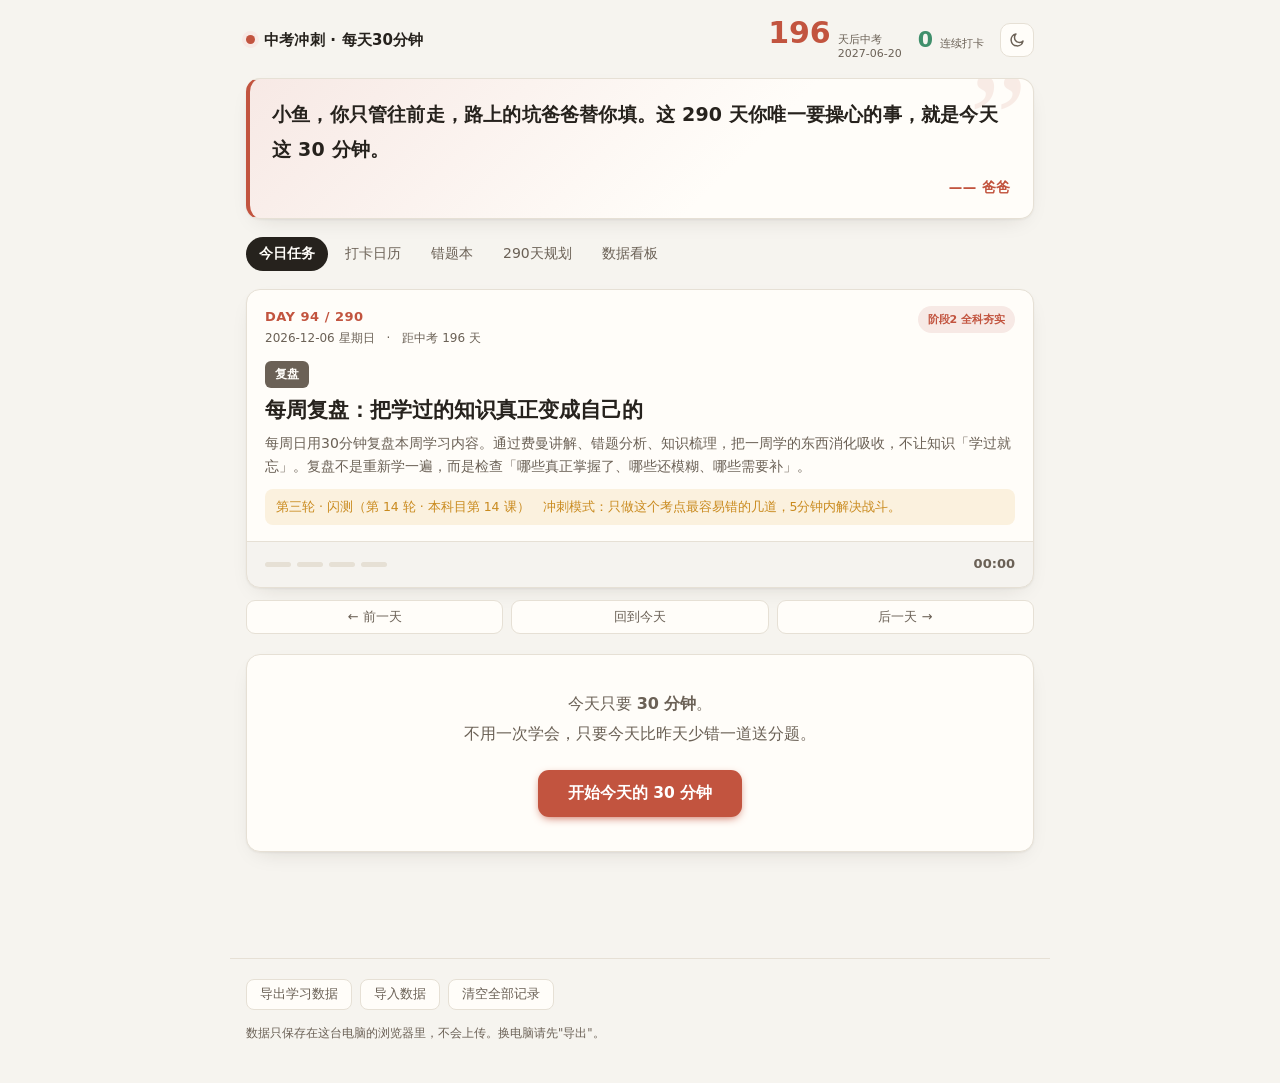
==== index.html @ 33c7e1e4 "init: 中考冲刺项目" ====
﻿<!DOCTYPE html>
<html lang="zh-CN">
<head>
<meta charset="UTF-8">
<meta name="viewport" content="width=device-width, initial-scale=1.0">
<title>中考冲刺 · 每日30分钟</title>
<link rel="stylesheet" href="css/style.css?v=20260903f">
<script>
/* 在首屏绘制前定好主题，避免刷新时闪一下白 */
(function(){
  try{
    var t = localStorage.getItem("zk2027_theme");
    if(t === "light" || t === "dark") document.documentElement.setAttribute("data-theme", t);
  }catch(e){}
})();
</script>
</head>
<body>

<header class="topbar">
  <div class="brand">
    <span class="brand-dot"></span>
    <span class="brand-name">中考冲刺 · 每天30分钟</span>
  </div>
  <div class="countdown">
    <div class="cd-num" id="cdDays">--</div>
    <div class="cd-label">天后中考<br><span id="cdDate">2027-06-20</span></div>
  </div>
  <div class="streak">
    <div class="streak-num" id="streakNum">0</div>
    <div class="streak-label">连续打卡</div>
  </div>
  <button class="theme-btn" id="themeBtn" aria-label="切换亮色/暗色" title="切换亮色/暗色">
    <svg viewBox="0 0 24 24" width="18" height="18" fill="none"
         stroke="currentColor" stroke-width="2" stroke-linecap="round">
      <g class="ic-sun">
        <circle cx="12" cy="12" r="4.2"/>
        <path d="M12 2.5v2M12 19.5v2M2.5 12h2M19.5 12h2M5.2 5.2l1.4 1.4M17.4 17.4l1.4 1.4M18.8 5.2l-1.4 1.4M6.6 17.4l-1.4 1.4"/>
      </g>
      <path class="ic-moon" d="M20 13.4A8 8 0 1 1 10.6 4a6.3 6.3 0 0 0 9.4 9.4z" stroke-linejoin="round"/>
    </svg>
  </button>
</header>

<div class="wish" id="wishBox" title="点一下换一句">
  <div class="wish-text" id="wishText"></div>
  <div class="wish-from" id="wishFrom"></div>
</div>

<nav class="tabs">
  <button class="tab active" data-tab="today">今日任务</button>
  <button class="tab" data-tab="calendar">打卡日历</button>
  <button class="tab" data-tab="wrong">错题本</button>
  <button class="tab" data-tab="plan">290天规划</button>
  <button class="tab" data-tab="stats">数据看板</button>
</nav>

<main>

<!-- ===================== 今日任务 ===================== -->
<section class="panel active" id="panel-today">

  <div class="daycard" id="dayCard">
    <div class="daycard-head">
      <div>
        <div class="day-no" id="dayNo">Day --</div>
        <div class="day-date" id="dayDate"></div>
      </div>
      <div class="phase-badge" id="phaseBadge">--</div>
    </div>
    <div class="day-banner" id="dayBanner"></div>
    <div class="daycard-body">
      <div class="subject-chip" id="subjChip">--</div>
      <h2 class="lesson-title" id="lessonTitle">加载中…</h2>
      <p class="lesson-goal" id="lessonGoal"></p>
      <div class="mode-note" id="modeNote"></div>
    </div>
    <div class="daycard-foot">
      <div class="progress-steps" id="progressSteps"></div>
      <div class="timer" id="timer">00:00</div>
    </div>
  </div>

  <div class="date-nav">
    <button id="prevDay">← 前一天</button>
    <button id="jumpToday">回到今天</button>
    <button id="nextDay">后一天 →</button>
  </div>

  <!-- STEP 0 : 开始 -->
  <div class="stage" id="stage-start">
    <div class="stage-inner">
      <p class="big-hint">今天只要 <b>30 分钟</b>。<br>不用一次学会，只要今天比昨天少错一道送分题。</p>
      <button class="btn-primary" id="btnStart">开始今天的 30 分钟</button>
      <p class="tiny" id="doneNote" style="display:none"></p>
    </div>
  </div>

  <!-- STEP 1 : 英语微剂量 -->
  <div class="stage" id="stage-warmup" style="display:none">
    <div class="stage-head"><span class="step-tag">STEP 1 · 5分钟</span><h3 id="warmupTitle">英语微剂量</h3></div>
    <div id="warmupBody"></div>
    <button class="btn-primary" id="btnWarmupNext" style="display:none">进入 STEP 2 →</button>
  </div>

  <!-- STEP 2 : 苏格拉底对话 -->
  <div class="stage" id="stage-socratic" style="display:none">
    <div class="stage-head">
      <span class="step-tag">STEP 2 · 8分钟</span>
      <h3>先想明白，再做题</h3>
      <button class="voice-btn" id="voiceToggle" title="开启/关闭语音讲解">
        <span id="voiceIndicator">🔊 语音讲解</span>
      </button>
    </div>
    <div class="chat" id="chatBox"></div>
    <div class="chat-input" id="chatInput"></div>
    <button class="btn-primary" id="btnSocDone" style="display:none">我想明白了，去练 →</button>
  </div>

  <!-- STEP 3 : 练习 -->
  <div class="stage" id="stage-quiz" style="display:none">
    <div class="stage-head"><span class="step-tag">STEP 3 · 13分钟</span><h3>精准练习 <span id="quizCounter" class="qcount"></span></h3></div>
    <div id="quizBody"></div>
  </div>

  <!-- STEP 4 : 复盘打卡 -->
  <div class="stage" id="stage-review" style="display:none">
    <div class="stage-head"><span class="step-tag">STEP 4 · 4分钟</span><h3>复盘 & 打卡</h3></div>
    <div id="reviewBody"></div>
  </div>

</section>

<!-- ===================== 打卡日历 ===================== -->
<section class="panel" id="panel-calendar">
  <div class="cal-legend">
    <span><i class="sw sw0"></i>未开始</span>
    <span><i class="sw sw1"></i>已打卡</span>
    <span><i class="sw sw2"></i>满分日</span>
    <span><i class="sw swm"></i>里程碑</span>
  </div>
  <div id="calendarBox"></div>
</section>

<!-- ===================== 错题本 ===================== -->
<section class="panel" id="panel-wrong">
  <div class="wrong-head">
    <div class="wrong-stat" id="wrongStat"></div>
    <div class="filters" id="wrongFilters"></div>
  </div>
  <div id="wrongBox"></div>
</section>

<!-- ===================== 规划 ===================== -->
<section class="panel" id="panel-plan">
  <div id="planBox"></div>
</section>

<!-- ===================== 数据 ===================== -->
<section class="panel" id="panel-stats">
  <div id="statsBox"></div>
</section>

</main>

<footer class="foot">
  <button id="btnExport">导出学习数据</button>
  <button id="btnImport">导入数据</button>
  <input type="file" id="fileImport" accept=".json" style="display:none">
  <button id="btnReset" class="danger">清空全部记录</button>
  <p class="tiny">数据只保存在这台电脑的浏览器里，不会上传。换电脑请先"导出"。</p>
</footer>

<script src="data/plan-config.js?v=20260903f"></script>
<script src="data/family-messages.js?v=20260903f"></script>
<script src="data/english-daily.js?v=20260903f"></script>
<script src="data/lessons-math.js?v=20260903f"></script>
<script src="data/lessons-english.js?v=20260903f"></script>
<script src="data/lessons-physics.js?v=20260903f"></script>
<script src="data/lessons-chemistry.js?v=20260903f"></script>
<script src="data/lessons-chinese.js?v=20260903f"></script>
<script src="data/lessons-politics.js?v=20260903f"></script>
<script src="data/lessons-history.js?v=20260903f"></script>
<script src="data/lessons-review.js?v=20260903f"></script>
<script src="js/storage.js?v=20260903f"></script>
<script src="js/plan.js?v=20260903f"></script>
<script src="js/engine.js?v=20260903f"></script>
<script src="js/app.js?v=20260903f"></script>
</body>
</html>
---- css/style.css ----
:root{
  --bg:#f6f4ef; --card:#fffdf9; --ink:#26221d; --ink2:#6b6156; --line:#e6e0d5;
  --acc:#c2543f;
  --acc-soft:#f7e9e5;
  --ok:#3f8f6b; --ok-soft:#e6f2ec;
  --warn:#c98a1e; --warn-soft:#fbf1de;
  --bad:#b8433c; --bad-soft:#fbe9e7;
  --shadow:0 1px 2px rgba(40,30,20,.05), 0 8px 24px -12px rgba(40,30,20,.18);
  --r:14px;

  /* 语义色：亮/暗两套主题只需覆盖这一组，组件规则不用重复写 */
  --on-acc:#fff;            /* 主色块上的文字 */
  --surface2:#f0ece3;       /* 对话气泡、解析块底色 */
  --tint:#0000000a;         /* 极淡的叠加底色 */
  --cal-num:#00000055;      /* 日历里的日期数字 */
  --tag-bg:#eae4d8; --tag-fg:#6b6156;
  --hint-fg:#7a5710;        /* 苏格拉底引导语 */
  --good-fg:#20573f;        /* 答对反馈 */
  --invert-bg:#26221d; --invert-fg:#fffdf9;  /* 选中标签、科目徽章、我的气泡 */
}
*{box-sizing:border-box}
html,body{margin:0;padding:0}
body{
  background:var(--bg); color:var(--ink);
  font-family:"PingFang SC","Microsoft YaHei","Hiragino Sans GB",-apple-system,system-ui,sans-serif;
  font-size:16px; line-height:1.75; -webkit-font-smoothing:antialiased;
}
main{max-width:820px;margin:0 auto;padding:0 16px 60px}

/* ---------- topbar ---------- */
.topbar{
  max-width:820px;margin:0 auto;padding:18px 16px 10px;
  display:flex;align-items:center;gap:16px;
}
.brand{flex:1;display:flex;align-items:center;gap:9px;min-width:0}
.brand-dot{width:9px;height:9px;border-radius:50%;background:var(--acc);flex:none;
  box-shadow:0 0 0 4px var(--acc-soft)}
.brand-name{font-weight:700;font-size:15px;letter-spacing:.2px;white-space:nowrap;
  overflow:hidden;text-overflow:ellipsis}
.countdown,.streak{display:flex;align-items:baseline;gap:7px;flex:none}
.cd-num{font-size:30px;font-weight:800;color:var(--acc);line-height:1;
  font-variant-numeric:tabular-nums}
.cd-label,.streak-label{font-size:11px;color:var(--ink2);line-height:1.3}
.streak-num{font-size:22px;font-weight:800;color:var(--ok);line-height:1;
  font-variant-numeric:tabular-nums}

/* ---------- tabs ---------- */
.tabs{
  max-width:820px;margin:0 auto 18px;padding:0 16px;
  display:flex;gap:4px;overflow-x:auto;scrollbar-width:none;
}
.tabs::-webkit-scrollbar{display:none}
.tab{
  flex:none;border:0;background:transparent;color:var(--ink2);
  padding:8px 13px;border-radius:99px;font-size:14px;cursor:pointer;
  font-family:inherit;white-space:nowrap;transition:.15s;
}
.tab:hover{background:var(--tint);color:var(--ink)}
.tab.active{background:var(--invert-bg);color:var(--invert-fg);font-weight:600}

.panel{display:none;animation:fade .25s ease}
.panel.active{display:block}
@keyframes fade{from{opacity:0;transform:translateY(4px)}to{opacity:1;transform:none}}

/* ---------- day card ---------- */
.daycard{
  background:var(--card);border:1px solid var(--line);border-radius:var(--r);
  box-shadow:var(--shadow);overflow:hidden;margin-bottom:12px;
}
.daycard-head{
  display:flex;justify-content:space-between;align-items:flex-start;
  padding:16px 18px 0;
}
.day-no{font-size:13px;font-weight:700;color:var(--acc);letter-spacing:.5px}
.day-date{font-size:12px;color:var(--ink2)}
.phase-badge{
  font-size:11px;padding:4px 10px;border-radius:99px;
  background:var(--acc-soft);color:var(--acc);font-weight:600;white-space:nowrap;
}
.day-banner{display:none}
.day-banner.show{
  display:block;margin:12px 18px 0;padding:9px 13px;border-radius:9px;
  background:var(--acc-soft);color:var(--acc);font-size:13px;line-height:1.6;font-weight:600;
}
.day-banner.urgent{
  background:var(--bad-soft);color:var(--bad);
  box-shadow:0 0 0 1px var(--bad) inset;
}
.daycard-body{padding:10px 18px 16px}
.subject-chip{
  display:inline-block;font-size:12px;font-weight:700;padding:3px 10px;
  border-radius:6px;background:var(--invert-bg);color:var(--invert-fg);margin-bottom:8px;
}
.lesson-title{margin:0 0 6px;font-size:21px;line-height:1.4;font-weight:700}
.lesson-goal{margin:0;font-size:14px;color:var(--ink2);line-height:1.7}
.mode-note{
  margin-top:10px;font-size:12.5px;color:var(--warn);background:var(--warn-soft);
  padding:7px 11px;border-radius:8px;display:none;
}
.mode-note.show{display:block}
.daycard-foot{
  display:flex;justify-content:space-between;align-items:center;
  padding:11px 18px;border-top:1px solid var(--line);background:var(--tint);
}
.progress-steps{display:flex;gap:6px}
.pstep{
  width:26px;height:5px;border-radius:99px;background:var(--line);transition:.3s;
}
.pstep.done{background:var(--ok)}
.pstep.now{background:var(--acc)}
.timer{font-size:13px;font-variant-numeric:tabular-nums;color:var(--ink2);font-weight:600}

.date-nav{display:flex;gap:8px;margin-bottom:20px}
.date-nav button{
  flex:1;border:1px solid var(--line);background:var(--card);color:var(--ink2);
  padding:7px;border-radius:9px;font-size:13px;cursor:pointer;font-family:inherit;
}
.date-nav button:hover{border-color:var(--acc);color:var(--acc)}

/* ---------- stages ---------- */
.stage{
  background:var(--card);border:1px solid var(--line);border-radius:var(--r);
  box-shadow:var(--shadow);padding:20px;margin-bottom:16px;
}
.stage-inner{text-align:center;padding:14px 0}
.big-hint{font-size:16px;color:var(--ink2);margin:0 0 20px;line-height:1.9}
.stage-head{margin-bottom:16px;display:flex;align-items:center;justify-content:space-between;flex-wrap:wrap;gap:8px}
.stage-head>div{flex:1;min-width:0}
.step-tag{
  display:inline-block;font-size:11px;font-weight:700;letter-spacing:.8px;
  color:var(--acc);background:var(--acc-soft);padding:3px 9px;border-radius:5px;
}
.stage-head h3{margin:7px 0 0;font-size:18px;font-weight:700}
.qcount{font-size:13px;color:var(--ink2);font-weight:400;margin-left:6px}

/* 语音讲解按钮 */
.voice-btn{
  background:var(--surface2);border:1px solid var(--line);border-radius:20px;
  padding:6px 14px;font-size:13px;cursor:pointer;font-family:inherit;color:var(--ink2);
  transition:.15s;white-space:nowrap;
}
.voice-btn:hover{border-color:var(--acc);color:var(--acc)}
.voice-btn.on{background:var(--acc-soft);border-color:var(--acc);color:var(--acc)}
#voiceIndicator{font-size:13px}

.btn-primary{
  background:var(--acc);color:var(--on-acc);border:0;padding:13px 30px;border-radius:11px;
  font-size:15.5px;font-weight:700;cursor:pointer;font-family:inherit;
  box-shadow:0 3px 10px -3px var(--acc);transition:.15s;
}
.btn-primary:hover{filter:brightness(1.07);transform:translateY(-1px)}
.btn-primary:active{transform:none}
.btn-ghost{
  background:transparent;color:var(--ink2);border:1px solid var(--line);
  padding:9px 18px;border-radius:9px;font-size:14px;cursor:pointer;font-family:inherit;
}
.btn-ghost:hover{border-color:var(--acc);color:var(--acc)}

/* ---------- socratic chat ---------- */
.chat{display:flex;flex-direction:column;gap:13px;margin-bottom:16px}
.bubble{max-width:88%;padding:12px 15px;border-radius:15px;font-size:15px;line-height:1.75;
  animation:pop .25s ease;white-space:pre-wrap}
@keyframes pop{from{opacity:0;transform:translateY(6px)}to{opacity:1;transform:none}}
.bubble.ask{background:var(--surface2);border-bottom-left-radius:5px;align-self:flex-start}
.bubble.me{background:var(--invert-bg);color:var(--invert-fg);border-bottom-right-radius:5px;align-self:flex-end}
.bubble.hint{background:var(--warn-soft);color:var(--hint-fg);align-self:flex-start;
  border-bottom-left-radius:5px;font-size:14.5px}
.bubble.good{background:var(--ok-soft);color:var(--good-fg);align-self:flex-start;
  border-bottom-left-radius:5px}
.bubble b{font-weight:700}
.bubble code{background:#0000000f;padding:1px 5px;border-radius:4px;
  font-family:Consolas,"Courier New",monospace;font-size:.93em}
/* 正在语音朗读的气泡高亮 */
.bubble.speaking{
  box-shadow:0 0 0 2px var(--acc),0 4px 14px -4px var(--acc);
  position:relative;
}
.bubble.speaking::after{
  content:"🔊";position:absolute;top:-8px;right:-6px;font-size:14px;
  background:var(--card);border-radius:50%;padding:1px 3px;
}
.chat-input{display:flex;flex-direction:column;gap:8px}
.opt{
  text-align:left;background:var(--card);border:1.5px solid var(--line);
  padding:12px 15px;border-radius:11px;font-size:15px;cursor:pointer;
  font-family:inherit;color:var(--ink);line-height:1.6;transition:.13s;
}
.opt:hover{border-color:var(--acc);background:var(--acc-soft)}
.opt:disabled{opacity:.45;cursor:default}
.opt.picked-ok{border-color:var(--ok);background:var(--ok-soft);opacity:1}
.opt.picked-no{border-color:var(--bad);background:var(--bad-soft);opacity:1}

/* ---------- quiz ---------- */
.q{border-top:1px dashed var(--line);padding-top:16px;margin-top:16px}
.q:first-child{border-top:0;padding-top:0;margin-top:0}
.q-meta{display:flex;gap:7px;align-items:center;flex-wrap:wrap;margin-bottom:9px}
.tagi{font-size:10.5px;padding:2px 7px;border-radius:5px;font-weight:600;letter-spacing:.3px}
.tagi.src{background:var(--tag-bg);color:var(--tag-fg)}
.tagi.pt{background:var(--acc-soft);color:var(--acc)}
.tagi.lv{background:var(--ok-soft);color:var(--ok)}
.q-stem{font-size:15.5px;line-height:1.85;margin-bottom:12px;white-space:pre-wrap}
.q-stem b{font-weight:700}
.q-opts{display:flex;flex-direction:column;gap:7px}
.q-fill{display:flex;gap:8px;align-items:center;flex-wrap:wrap}
.q-fill input{
  flex:1;min-width:170px;padding:11px 14px;border:1.5px solid var(--line);
  border-radius:10px;font-size:15px;font-family:inherit;background:var(--card);color:var(--ink);
}
.q-fill input:focus{outline:0;border-color:var(--acc)}
.explain{
  margin-top:12px;padding:13px 15px;border-radius:11px;font-size:14.5px;line-height:1.8;
  background:var(--surface2);border-left:3px solid var(--ink2);white-space:pre-wrap;
}
.explain.right{background:var(--ok-soft);border-left-color:var(--ok)}
.explain.wrong{background:var(--bad-soft);border-left-color:var(--bad)}
.explain .lab{font-weight:700;display:block;margin-bottom:4px;font-size:13px}
.voice-mini{
  background:var(--acc-soft);border:1px solid var(--acc);border-radius:50%;
  width:26px;height:26px;font-size:13px;cursor:pointer;padding:0;
  display:inline-flex;align-items:center;justify-content:center;
  margin-left:8px;vertical-align:middle;transition:.15s;
}
.voice-mini:hover{background:var(--acc);color:var(--on-acc)}
.explain .trap{display:block;margin-top:8px;padding-top:8px;border-top:1px dashed #00000018;
  font-size:13.5px;color:var(--ink2)}
.q-actions{margin-top:14px;display:flex;gap:8px;flex-wrap:wrap}

/* ---------- review ---------- */
.feyn textarea{
  width:100%;min-height:86px;padding:13px;border:1.5px solid var(--line);
  border-radius:11px;font-size:15px;font-family:inherit;line-height:1.7;resize:vertical;
  background:var(--card);color:var(--ink);
}
.feyn textarea:focus{outline:0;border-color:var(--acc)}
.scorebox{
  text-align:center;padding:22px;background:linear-gradient(180deg,var(--acc-soft),transparent);
  border-radius:12px;margin-bottom:16px;
}
.score-big{font-size:42px;font-weight:800;color:var(--acc);line-height:1.1;
  font-variant-numeric:tabular-nums}
.score-sub{font-size:14px;color:var(--ink2);margin-top:4px;line-height:1.8}
.mood{display:flex;gap:8px;justify-content:center;margin:14px 0}
.mood button{
  font-size:24px;background:var(--card);border:1.5px solid var(--line);
  width:52px;height:52px;border-radius:12px;cursor:pointer;transition:.13s;
}
.mood button:hover,.mood button.sel{border-color:var(--acc);background:var(--acc-soft);transform:scale(1.08)}

/* ---------- calendar ---------- */
.cal-legend{display:flex;gap:16px;flex-wrap:wrap;font-size:12px;color:var(--ink2);margin-bottom:14px}
.cal-legend span{display:flex;align-items:center;gap:5px}
.sw{width:12px;height:12px;border-radius:3px;display:inline-block}
.sw0{background:var(--line)} .sw1{background:#8fbfa6} .sw2{background:var(--ok)}
.swm{background:var(--acc)}
.cal-month{margin-bottom:20px}
.cal-month h4{margin:0 0 8px;font-size:14px;font-weight:700;color:var(--ink2)}
.cal-grid{display:grid;grid-template-columns:repeat(7,1fr);gap:4px}
.cal-dow{font-size:10px;color:var(--ink2);text-align:center;padding-bottom:2px}
.cal-cell{
  aspect-ratio:1;border-radius:5px;background:var(--line);display:flex;
  align-items:center;justify-content:center;font-size:10px;color:var(--cal-num);
  cursor:pointer;transition:.12s;position:relative;
}
.cal-cell:hover{transform:scale(1.18);z-index:2;box-shadow:var(--shadow)}
.cal-cell.empty{background:transparent;cursor:default}
.cal-cell.empty:hover{transform:none;box-shadow:none}
.cal-cell.done{background:#8fbfa6;color:#fff}
.cal-cell.perfect{background:var(--ok);color:#fff;font-weight:700}
.cal-cell.milestone{background:var(--acc);color:#fff;font-weight:700}
.cal-cell.today{box-shadow:0 0 0 2px var(--ink)}

/* ---------- wrong book ---------- */
.wrong-head{display:flex;justify-content:space-between;align-items:center;
  flex-wrap:wrap;gap:10px;margin-bottom:14px}
.wrong-stat{font-size:14px;color:var(--ink2)}
.wrong-stat b{color:var(--bad);font-size:19px}
.filters{display:flex;gap:5px;flex-wrap:wrap}
.filters button{
  border:1px solid var(--line);background:var(--card);color:var(--ink2);
  padding:5px 11px;border-radius:99px;font-size:12.5px;cursor:pointer;font-family:inherit;
}
.filters button.on{background:var(--invert-bg);color:var(--invert-fg);border-color:var(--invert-bg)}
.wcard{
  background:var(--card);border:1px solid var(--line);border-left:3px solid var(--bad);
  border-radius:11px;padding:15px 17px;margin-bottom:11px;
}
.wcard.mastered{border-left-color:var(--ok);opacity:.62}
.wcard-meta{display:flex;gap:7px;align-items:center;flex-wrap:wrap;margin-bottom:8px;font-size:11px}
.wcard-stem{font-size:14.5px;line-height:1.8;white-space:pre-wrap;margin-bottom:8px}
.wcard-ans{font-size:13.5px;color:var(--ink2);line-height:1.8;white-space:pre-wrap}
.wcard-ans b{color:var(--ok)}
.wcard-act{margin-top:10px;display:flex;gap:7px;flex-wrap:wrap}
.due-badge{background:var(--bad-soft);color:var(--bad);padding:2px 8px;border-radius:5px;font-weight:600}
.due-badge.soon{background:var(--warn-soft);color:var(--warn)}

/* ---------- plan ---------- */
.phase{
  background:var(--card);border:1px solid var(--line);border-radius:var(--r);
  padding:18px 20px;margin-bottom:14px;box-shadow:var(--shadow);position:relative;overflow:hidden;
}
.phase::before{content:"";position:absolute;left:0;top:0;bottom:0;width:4px;background:var(--acc)}
.phase.cur{border-color:var(--acc)}
.phase-t{display:flex;justify-content:space-between;align-items:baseline;gap:10px;flex-wrap:wrap}
.phase-t h3{margin:0;font-size:17px}
.phase-days{font-size:12px;color:var(--ink2);font-variant-numeric:tabular-nums}
.phase-goal{font-size:14px;color:var(--ink2);margin:8px 0 12px;line-height:1.8}
.phase-bar{height:6px;background:var(--line);border-radius:99px;overflow:hidden;margin-bottom:10px}
.phase-bar i{display:block;height:100%;background:var(--acc);border-radius:99px;transition:.5s}
.phase ul{margin:0;padding-left:19px;font-size:13.5px;color:var(--ink2);line-height:1.9}
.week-table{width:100%;border-collapse:collapse;font-size:13.5px;margin-top:10px}
.week-table th,.week-table td{padding:8px 10px;text-align:left;border-bottom:1px solid var(--line)}
.week-table th{font-size:12px;color:var(--ink2);font-weight:600}
.week-table td:first-child{font-weight:700;width:56px}
.milestone-row{
  display:flex;gap:12px;padding:11px 0;border-bottom:1px solid var(--line);font-size:14px;
}
.milestone-row:last-child{border-bottom:0}
.ms-date{font-weight:700;flex:none;width:118px;font-size:13px;color:var(--acc);
  font-variant-numeric:tabular-nums}
.ms-txt{color:var(--ink2);line-height:1.7}
.ms-txt b{color:var(--ink)}

/* ---------- stats ---------- */
.stat-grid{display:grid;grid-template-columns:repeat(auto-fit,minmax(140px,1fr));gap:11px;margin-bottom:18px}
.stat-card{
  background:var(--card);border:1px solid var(--line);border-radius:12px;padding:15px 17px;
}
.stat-v{font-size:26px;font-weight:800;line-height:1.2;font-variant-numeric:tabular-nums}
.stat-l{font-size:12.5px;color:var(--ink2);margin-top:2px}
.bars{background:var(--card);border:1px solid var(--line);border-radius:12px;padding:18px 20px}
.bar-row{display:flex;align-items:center;gap:11px;margin-bottom:11px;font-size:13.5px}
.bar-name{width:52px;flex:none;font-weight:600}
.bar-track{flex:1;height:20px;background:var(--line);border-radius:6px;overflow:hidden;position:relative}
.bar-fill{height:100%;border-radius:6px;transition:.6s;display:flex;align-items:center;
  justify-content:flex-end;padding-right:6px;font-size:11px;color:#fff;font-weight:700}
.bar-n{width:78px;flex:none;text-align:right;color:var(--ink2);font-size:12px;
  font-variant-numeric:tabular-nums}

.section-t{font-size:15px;font-weight:700;margin:24px 0 10px;padding-bottom:6px;
  border-bottom:1px solid var(--line)}
.empty-note{text-align:center;padding:44px 20px;color:var(--ink2);font-size:14.5px;line-height:1.9}

/* ---------- foot ---------- */
.foot{max-width:820px;margin:30px auto 0;padding:20px 16px 40px;border-top:1px solid var(--line);
  display:flex;gap:8px;flex-wrap:wrap;align-items:center}
.foot button{
  border:1px solid var(--line);background:var(--card);color:var(--ink2);
  padding:6px 13px;border-radius:8px;font-size:12.5px;cursor:pointer;font-family:inherit;
}
.foot button:hover{border-color:var(--acc);color:var(--acc)}
.foot button.danger:hover{border-color:var(--bad);color:var(--bad)}
.tiny{font-size:11.5px;color:var(--ink2);width:100%;margin:6px 0 0;line-height:1.7}

@media (max-width:600px){
  body{font-size:15px}
  .cd-num{font-size:24px} .streak-num{font-size:18px}
  .brand-name{font-size:13px}
  .lesson-title{font-size:18px}
  .stage{padding:16px 15px}
  .bubble{max-width:94%}
  .ms-date{width:100%}
  .milestone-row{flex-direction:column;gap:2px}
}
/* ============================================================
   暗色主题
   跟随系统（除非用户手动选了亮色）+ 手动切换时 data-theme 优先
   两个选择器共用同一组变量，组件规则完全不用重复
   ============================================================ */
@media (prefers-color-scheme:dark){
  :root:not([data-theme="light"]){
    --bg:#1a1714; --card:#232019; --ink:#ece5d9; --ink2:#9a9084; --line:#3a342c;
    --acc:#e0806a; --acc-soft:#3a2620;
    --ok:#6bbb92; --ok-soft:#1f3329;
    --warn:#e0b25f; --warn-soft:#3a2f18;
    --bad:#e07a70; --bad-soft:#3a2320;
    --shadow:0 1px 2px rgba(0,0,0,.3), 0 8px 24px -12px rgba(0,0,0,.6);
    --on-acc:#1a1714;
    --surface2:#2e2a22;
    --tint:#ffffff06;
    --cal-num:#ffffff40;
    --tag-bg:#332e26; --tag-fg:#9a9084;
    --hint-fg:#e0b25f;
    --good-fg:#6bbb92;
    --invert-bg:#e0806a; --invert-fg:#1a1714;
  }
}
:root[data-theme="dark"]{
  --bg:#1a1714; --card:#232019; --ink:#ece5d9; --ink2:#9a9084; --line:#3a342c;
  --acc:#e0806a; --acc-soft:#3a2620;
  --ok:#6bbb92; --ok-soft:#1f3329;
  --warn:#e0b25f; --warn-soft:#3a2f18;
  --bad:#e07a70; --bad-soft:#3a2320;
  --shadow:0 1px 2px rgba(0,0,0,.3), 0 8px 24px -12px rgba(0,0,0,.6);
  --on-acc:#1a1714;
  --surface2:#2e2a22;
  --tint:#ffffff06;
  --cal-num:#ffffff40;
  --tag-bg:#332e26; --tag-fg:#9a9084;
  --hint-fg:#e0b25f;
  --good-fg:#6bbb92;
  --invert-bg:#e0806a; --invert-fg:#1a1714;
}

/* ---------- 主题切换按钮 ---------- */
.theme-btn{
  flex:none;width:34px;height:34px;padding:0;border-radius:10px;cursor:pointer;
  border:1px solid var(--line);background:var(--card);color:var(--ink2);
  display:flex;align-items:center;justify-content:center;transition:.16s;
}
.theme-btn:hover{border-color:var(--acc);color:var(--acc);transform:translateY(-1px)}
.theme-btn svg{display:block}
/* 亮色下显示月亮（点了会变暗），暗色下显示太阳 */
.ic-sun{display:none}
.ic-moon{display:block}
:root[data-theme="dark"] .ic-sun{display:block}
:root[data-theme="dark"] .ic-moon{display:none}
@media (prefers-color-scheme:dark){
  :root:not([data-theme="light"]) .ic-sun{display:block}
  :root:not([data-theme="light"]) .ic-moon{display:none}
}

/* ---------- 家人寄语 ---------- */
.wish{
  /* 788 = 820 内容区宽度 - 左右各 16 的内边距，这样和下面的卡片左右对齐 */
  max-width:788px;margin:6px 16px 18px;padding:18px 22px;
  border-radius:var(--r);cursor:pointer;position:relative;overflow:hidden;
  background:linear-gradient(135deg, var(--acc-soft) 0%, var(--card) 62%);
  border:1px solid var(--line);border-left:4px solid var(--acc);
  box-shadow:var(--shadow);transition:.2s;
}
.wish:hover{transform:translateY(-1px);box-shadow:0 2px 4px rgba(40,30,20,.06),0 12px 30px -14px rgba(40,30,20,.28)}
.wish::before{
  content:"\201D";position:absolute;right:6px;top:-26px;
  font-size:130px;line-height:1;color:var(--acc);opacity:.1;
  font-family:Georgia,serif;pointer-events:none;
}
@media (min-width:820px){ .wish{margin:6px auto 18px} }
.wish-text{
  font-size:19px;line-height:1.85;font-weight:700;color:var(--ink);
  letter-spacing:.2px;position:relative;z-index:1;
}
.wish-from{
  margin-top:9px;font-size:13.5px;font-weight:700;color:var(--acc);
  text-align:right;letter-spacing:.5px;
}
.wish-swap{animation:wishIn .4s ease}
@keyframes wishIn{
  from{opacity:0;transform:translateY(7px)}
  to{opacity:1;transform:none}
}
@media (max-width:600px){
  .wish{margin:4px 16px 16px;padding:15px 17px}
  .wish-text{font-size:16.5px;line-height:1.8}
}
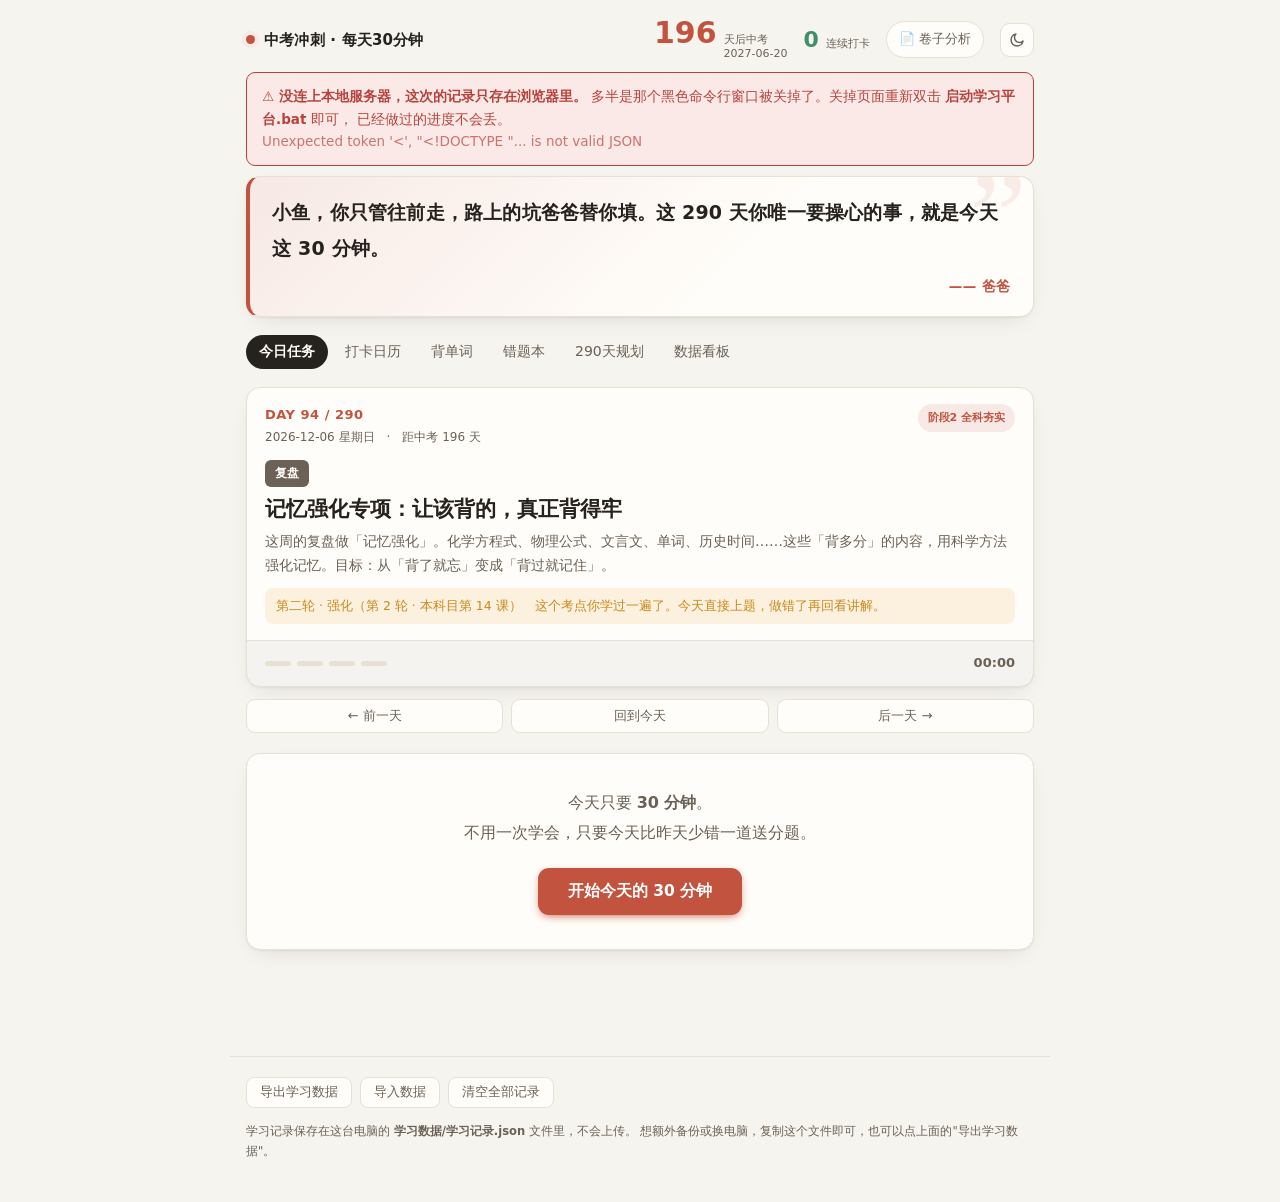
==== commit 507523d9: "feat: 费曼复盘对齐近三年真题，补齐物理/英语/化学考点缺口 依据 2024/2025/2026 三年天津中考原卷，重写全部费曼复盘的【考法】段， 并补上三个真题已考、课程库却没有的空档。  费曼" ====
--- a/index.html
+++ b/index.html
@@ -1,10 +1,10 @@
-﻿<!DOCTYPE html>
+<!DOCTYPE html>
 <html lang="zh-CN">
 <head>
 <meta charset="UTF-8">
 <meta name="viewport" content="width=device-width, initial-scale=1.0">
 <title>中考冲刺 · 每日30分钟</title>
-<link rel="stylesheet" href="css/style.css?v=20260903f">
+<link rel="stylesheet" href="css/style.css">
 <script>
 /* 在首屏绘制前定好主题，避免刷新时闪一下白 */
 (function(){
@@ -30,6 +30,7 @@
     <div class="streak-num" id="streakNum">0</div>
     <div class="streak-label">连续打卡</div>
   </div>
+  <a class="exam-link" href="exam.html" title="每套卷子深度解析：深挖错因→举一反三→闭环→30分钟小卷验证">📄 卷子分析</a>
   <button class="theme-btn" id="themeBtn" aria-label="切换亮色/暗色" title="切换亮色/暗色">
     <svg viewBox="0 0 24 24" width="18" height="18" fill="none"
          stroke="currentColor" stroke-width="2" stroke-linecap="round">
@@ -42,6 +43,8 @@
   </button>
 </header>
 
+<div class="syncbar" id="syncBar"></div>
+
 <div class="wish" id="wishBox" title="点一下换一句">
   <div class="wish-text" id="wishText"></div>
   <div class="wish-from" id="wishFrom"></div>
@@ -50,6 +53,7 @@
 <nav class="tabs">
   <button class="tab active" data-tab="today">今日任务</button>
   <button class="tab" data-tab="calendar">打卡日历</button>
+  <button class="tab" data-tab="vocab">背单词</button>
   <button class="tab" data-tab="wrong">错题本</button>
   <button class="tab" data-tab="plan">290天规划</button>
   <button class="tab" data-tab="stats">数据看板</button>
@@ -142,6 +146,11 @@
   <div id="calendarBox"></div>
 </section>
 
+<!-- ===================== 一周背单词 ===================== -->
+<section class="panel" id="panel-vocab">
+  <div id="vocabBox"></div>
+</section>
+
 <!-- ===================== 错题本 ===================== -->
 <section class="panel" id="panel-wrong">
   <div class="wrong-head">
@@ -168,23 +177,26 @@
   <button id="btnImport">导入数据</button>
   <input type="file" id="fileImport" accept=".json" style="display:none">
   <button id="btnReset" class="danger">清空全部记录</button>
-  <p class="tiny">数据只保存在这台电脑的浏览器里，不会上传。换电脑请先"导出"。</p>
+  <p class="tiny">学习记录保存在这台电脑的 <b>学习数据/学习记录.json</b> 文件里，不会上传。
+    想额外备份或换电脑，复制这个文件即可，也可以点上面的"导出学习数据"。</p>
 </footer>
 
-<script src="data/plan-config.js?v=20260903f"></script>
-<script src="data/family-messages.js?v=20260903f"></script>
-<script src="data/english-daily.js?v=20260903f"></script>
-<script src="data/lessons-math.js?v=20260903f"></script>
-<script src="data/lessons-english.js?v=20260903f"></script>
-<script src="data/lessons-physics.js?v=20260903f"></script>
-<script src="data/lessons-chemistry.js?v=20260903f"></script>
-<script src="data/lessons-chinese.js?v=20260903f"></script>
-<script src="data/lessons-politics.js?v=20260903f"></script>
-<script src="data/lessons-history.js?v=20260903f"></script>
-<script src="data/lessons-review.js?v=20260903f"></script>
-<script src="js/storage.js?v=20260903f"></script>
-<script src="js/plan.js?v=20260903f"></script>
-<script src="js/engine.js?v=20260903f"></script>
-<script src="js/app.js?v=20260903f"></script>
+<script src="data/plan-config.js"></script>
+<script src="data/family-messages.js"></script>
+<script src="data/english-daily.js"></script>
+<script src="data/vocab-week.js"></script>
+<script src="data/lessons-math.js"></script>
+<script src="data/lessons-english.js"></script>
+<script src="data/lessons-physics.js"></script>
+<script src="data/lessons-chemistry.js"></script>
+<script src="data/lessons-chinese.js"></script>
+<script src="data/lessons-politics.js"></script>
+<script src="data/lessons-history.js"></script>
+<script src="data/lessons-review.js"></script>
+<script src="js/storage.js"></script>
+<script src="js/plan.js"></script>
+<script src="js/engine.js"></script>
+<script src="js/vocab.js"></script>
+<script src="js/app.js"></script>
 </body>
 </html>
--- a/css/style.css
+++ b/css/style.css
@@ -419,6 +419,22 @@
   :root:not([data-theme="light"]) .ic-moon{display:none}
 }
 
+/* ---------- 保存状态条 ---------- */
+.syncbar{
+  max-width:788px;margin:0 16px 10px;padding:9px 14px;border-radius:9px;
+  font-size:12.5px;line-height:1.7;
+}
+.syncbar:empty{display:none}
+.syncbar.ok{
+  background:var(--ok-soft);color:var(--ok);
+}
+.syncbar.bad{
+  background:var(--bad-soft);color:var(--bad);
+  border:1px solid var(--bad);font-size:13.5px;padding:12px 15px;
+}
+.syncbar b{font-weight:700}
+@media (min-width:820px){ .syncbar{margin:0 auto 10px} }
+
 /* ---------- 家人寄语 ---------- */
 .wish{
   /* 788 = 820 内容区宽度 - 左右各 16 的内边距，这样和下面的卡片左右对齐 */
@@ -452,3 +468,317 @@
   .wish{margin:4px 16px 16px;padding:15px 17px}
   .wish-text{font-size:16.5px;line-height:1.8}
 }
+
+/* ============================================================
+   试卷深度解析系统（exam.html）专属样式
+   ============================================================ */
+.exam-main{max-width:820px;margin:0 auto;padding:0 16px 60px}
+.exam-link{
+  flex:none;font-size:13px;color:var(--ink2);text-decoration:none;
+  border:1px solid var(--line);border-radius:99px;padding:6px 12px;
+  background:var(--card);transition:.15s;white-space:nowrap;
+}
+.exam-link:hover{border-color:var(--acc);color:var(--acc)}
+
+.exam-hero{
+  display:flex;justify-content:space-between;align-items:center;gap:12px;
+  padding:18px 0 6px;flex-wrap:wrap;
+}
+.exam-hero-title{font-size:22px;font-weight:800;color:var(--ink);letter-spacing:.3px}
+.exam-hero-sub{font-size:13px;color:var(--ink2);margin-top:4px;line-height:1.6}
+
+.exam-stat-row{display:flex;gap:10px;flex-wrap:wrap;margin:12px 0 16px}
+.exam-stat{
+  flex:1 1 120px;background:var(--card);border:1px solid var(--line);
+  border-radius:12px;padding:10px 12px;text-align:center;
+}
+.es-num{font-size:24px;font-weight:800;color:var(--acc);line-height:1.2}
+.es-lab{font-size:11.5px;color:var(--ink2);margin-top:2px}
+
+.exam-card{
+  display:flex;align-items:center;gap:12px;background:var(--card);
+  border:1px solid var(--line);border-radius:14px;padding:14px 16px;
+  margin-bottom:10px;box-shadow:var(--shadow);cursor:pointer;transition:.15s;
+}
+.exam-card:hover{border-color:var(--acc);transform:translateY(-1px)}
+.exam-card-main{flex:1;min-width:0}
+.exam-card-top{display:flex;align-items:center;gap:8px;flex-wrap:wrap;margin-bottom:5px}
+.exam-card-title{font-size:16px;font-weight:700;color:var(--ink);line-height:1.4}
+.exam-card-sub{font-size:12px;color:var(--ink2);margin-top:2px}
+.exam-date{font-size:12px;color:var(--ink2)}
+.exam-bar{height:5px;border-radius:99px;background:var(--line);margin-top:8px;overflow:hidden}
+.exam-bar-fill{height:100%;border-radius:99px;background:var(--ok);transition:width .4s}
+.exam-open{flex:none}
+
+.exam-badge{
+  font-size:11px;padding:3px 9px;border-radius:99px;background:var(--tag-bg);
+  color:var(--tag-fg);font-weight:600;white-space:nowrap;
+}
+.exam-badge.ok{background:var(--ok-soft);color:var(--ok)}
+.exam-badge.warn{background:var(--warn-soft);color:var(--warn)}
+
+.empty{padding:40px 20px;text-align:center;background:var(--card);border:1px dashed var(--line);border-radius:14px}
+.empty-big{font-size:18px;font-weight:700;color:var(--ink)}
+.empty-sub{font-size:13px;color:var(--ink2);margin:10px 0 16px;line-height:1.8}
+.empty .btn-primary{margin-top:4px}
+
+/* ---- 编辑器 ---- */
+.panel-head{display:flex;align-items:center;gap:12px;padding:16px 0 10px;flex-wrap:wrap}
+.panel-head h2{margin:0;font-size:19px;font-weight:800;color:var(--ink);flex:1;min-width:0}
+.editor-save-hint{font-size:12px;color:var(--ink2)}
+
+.exam-form{margin-bottom:14px}
+.form-grid{display:flex;gap:12px;flex-wrap:wrap}
+.form-grid label{flex:1 1 150px;font-size:12.5px;color:var(--ink2);display:flex;flex-direction:column;gap:4px}
+.form-grid input,.form-grid select,.eie-field textarea,.eie-row input,.eie-row select,.modal-body select{
+  font-family:inherit;font-size:14px;color:var(--ink);
+  background:var(--card);border:1px solid var(--line);border-radius:9px;
+  padding:8px 10px;outline:none;transition:border-color .15s;
+}
+.form-grid input:focus,.form-grid select:focus,.eie-field textarea:focus,.eie-row input:focus,.eie-row select:focus,.modal-body select:focus{
+  border-color:var(--acc);
+}
+
+.card{background:var(--card);border:1px solid var(--line);border-radius:14px;padding:16px;margin-bottom:14px;box-shadow:var(--shadow)}
+.card-title-row{display:flex;justify-content:space-between;align-items:center;gap:10px;flex-wrap:wrap;margin-bottom:10px}
+.card-title-row h3{margin:0;font-size:16px;font-weight:700;color:var(--ink)}
+
+.exam-item-edit{border:1px solid var(--line);border-radius:12px;padding:12px;margin-bottom:10px;background:var(--tint)}
+.eie-head{display:flex;justify-content:space-between;align-items:center;gap:8px;flex-wrap:wrap;margin-bottom:8px}
+.eie-no{font-size:13px;font-weight:700;color:var(--acc)}
+.eie-actions{display:flex;gap:6px;align-items:center;flex-wrap:wrap}
+.eie-field{display:flex;flex-direction:column;gap:4px;font-size:12.5px;color:var(--ink2);margin-bottom:8px}
+.eie-field textarea{resize:vertical;min-height:52px}
+.eie-row{display:flex;gap:12px;flex-wrap:wrap;margin-bottom:8px}
+.eie-row label{flex:1 1 140px;display:flex;flex-direction:column;gap:4px;font-size:12.5px;color:var(--ink2)}
+.eie-tip{font-size:12px;color:var(--ink2);background:var(--ok-soft);border-radius:8px;padding:7px 10px;margin-top:6px}
+
+.editor-actions{display:flex;justify-content:flex-end;gap:10px;padding:6px 0 30px}
+
+/* ---- 详情工作台 ---- */
+.detail-meta-row{display:flex;align-items:center;gap:8px;flex-wrap:wrap;margin-bottom:8px}
+.detail-goal{font-size:13px;color:var(--ink2);line-height:1.7}
+
+.closed-progress{display:flex;align-items:center;gap:12px;margin-bottom:14px;flex-wrap:wrap}
+.cp-bar{flex:1;min-width:160px;height:8px;border-radius:99px;background:var(--line);overflow:hidden}
+.cp-fill{height:100%;border-radius:99px;background:var(--ok);transition:width .4s}
+.cp-text{font-size:13px;color:var(--ink2);white-space:nowrap}
+
+.exam-item{border:1px solid var(--line);border-radius:12px;padding:13px;margin-bottom:12px}
+.ei-head{display:flex;justify-content:space-between;align-items:center;gap:8px;margin-bottom:8px}
+.ei-stem{font-size:14.5px;line-height:1.7;color:var(--ink);margin-bottom:8px}
+.ei-answer-row{display:flex;align-items:center;gap:10px;flex-wrap:wrap;font-size:13px;margin-bottom:8px}
+.ei-bad{color:var(--bad);font-weight:600}
+.ei-good{color:var(--ok);font-weight:600}
+.ei-why{display:flex;align-items:center;gap:8px;flex-wrap:wrap;font-size:12.5px;margin-bottom:6px}
+.ei-note{color:var(--ink2)}
+.ei-expl summary{cursor:pointer;font-size:13px;color:var(--acc);padding:4px 0}
+.ei-expl-body{margin-top:6px;padding:10px;background:var(--surface2);border-radius:9px;font-size:13.5px;line-height:1.8}
+.ei-deep{margin-top:6px;color:var(--ink2);font-size:12.5px}
+.ei-actions{display:flex;gap:8px;flex-wrap:wrap;margin-top:8px}
+.ei-warn{margin-top:8px;font-size:12.5px;color:var(--warn);background:var(--warn-soft);border-radius:8px;padding:7px 10px}
+
+.deep-card{background:var(--surface2);border-radius:12px;padding:14px;margin-bottom:12px;font-size:14px;line-height:1.8}
+.deep-head{font-size:15px;font-weight:700;color:var(--ink);margin-bottom:8px}
+.deep-q{color:var(--ink);margin-bottom:8px}
+.deep-fix{color:var(--good-fg);margin-bottom:8px}
+.deep-note{color:var(--ink2);font-size:13px;margin-bottom:6px}
+.deep-next{color:var(--acc);font-weight:600;font-size:13px}
+
+/* ---- 复盘 ---- */
+.rv-section{margin-bottom:14px}
+.rv-title{font-size:14px;font-weight:700;color:var(--ink);margin-bottom:8px}
+.rv-row{display:flex;align-items:center;gap:10px;margin-bottom:6px}
+.rv-lab{flex:0 0 120px;font-size:12.5px;color:var(--ink);text-align:right;white-space:nowrap;overflow:hidden;text-overflow:ellipsis}
+.rv-lab.pt{flex:0 0 150px}
+.rv-bar{flex:1;height:14px;border-radius:99px;background:var(--line);overflow:hidden}
+.rv-fill{height:100%;border-radius:99px;background:var(--acc);opacity:.85}
+.rv-fill.pt{background:var(--ok);opacity:.85}
+.rv-num{flex:none;font-size:12px;color:var(--ink2);width:44px;text-align:right}
+.rv-advice{font-size:13.5px;line-height:1.9;color:var(--ink)}
+.rv-fix{margin-top:8px;background:var(--acc-soft);border-radius:9px;padding:9px 12px;color:var(--acc);font-weight:500}
+
+/* ---- 小卷测验 ---- */
+.test-ready{text-align:center;padding:14px 6px}
+.test-ready-title{font-size:16px;font-weight:700;color:var(--ok);margin-bottom:6px}
+.test-ready-sub{font-size:13px;color:var(--ink2);margin-bottom:14px;line-height:1.8}
+.test-result{border-radius:12px;padding:14px;margin-top:10px;font-size:14px;line-height:1.8}
+.test-pass{background:var(--ok-soft);color:var(--good-fg)}
+.test-fail{background:var(--bad-soft);color:var(--bad)}
+.tr-big{font-size:17px;font-weight:800;margin-bottom:4px}
+.tr-sub{font-size:13px;opacity:.85;margin-bottom:6px}
+.tr-fix{font-size:13px;margin-bottom:10px}
+.test-result .btn-primary{margin-top:4px}
+
+/* ---- 弹层 ---- */
+.modal-mask{
+  position:fixed;inset:0;background:rgba(30,25,20,.45);z-index:100;
+  display:flex;align-items:flex-start;justify-content:center;padding:40px 16px;overflow-y:auto;
+}
+.modal{
+  background:var(--bg);border-radius:16px;box-shadow:0 20px 60px -20px rgba(0,0,0,.35);
+  width:100%;max-width:520px;padding:16px;box-sizing:border-box;
+}
+.modal-wide{max-width:640px}
+.modal-head{display:flex;justify-content:space-between;align-items:center;gap:10px;margin-bottom:12px}
+.modal-head h3{margin:0;font-size:16px;font-weight:700;color:var(--ink)}
+.modal-body label{display:flex;flex-direction:column;gap:4px;font-size:12.5px;color:var(--ink2);margin-bottom:10px}
+.quiz-modal-tools{display:flex;align-items:center;gap:10px}
+.pick-q{border:1px solid var(--line);border-radius:10px;padding:10px;margin-bottom:8px;background:var(--card)}
+.pick-q-stem{font-size:13.5px;line-height:1.6;margin-bottom:6px}
+.pick-q-meta{display:flex;gap:6px;flex-wrap:wrap;align-items:center;margin-bottom:6px}
+#quizBody{min-height:60px}
+#quizResult{margin-top:10px}
+#quizCounter{font-size:12.5px;color:var(--ink2);margin-bottom:6px}
+
+/* ============================================================
+   一周背单词 · 奖励机制
+   颜色全部走 CSS 变量，暗色主题自动适配，不用重复写一套
+   ============================================================ */
+.vw-hero{
+  background:var(--card);border:1px solid var(--line);border-radius:var(--r);
+  box-shadow:var(--shadow);padding:16px 18px;margin-bottom:14px;
+}
+.vw-hero-top{display:flex;justify-content:space-between;align-items:flex-start;gap:12px}
+.vw-week{font-size:16px;font-weight:800;color:var(--acc)}
+.vw-round-desc{font-size:12.5px;color:var(--ink2);margin-top:3px;line-height:1.6}
+.vw-points{text-align:right;flex:none}
+.vw-points b{display:block;font-size:26px;font-weight:800;line-height:1;
+  font-variant-numeric:tabular-nums;color:var(--ink)}
+.vw-points span{font-size:11px;color:var(--ink2)}
+
+.vw-lv{margin-top:14px}
+.vw-lv-row{display:flex;justify-content:space-between;font-size:12px;color:var(--ink2);margin-bottom:5px}
+.vw-lv-row span:first-child{font-weight:700;color:var(--ink)}
+.vw-lv-track{height:8px;border-radius:99px;background:var(--line);overflow:hidden}
+.vw-lv-fill{height:100%;border-radius:99px;background:var(--acc);transition:width .4s}
+
+.vw-starline{margin-top:14px;display:flex;align-items:center;gap:12px;flex-wrap:wrap}
+.vw-starnum{font-size:13px;color:var(--ink2)}
+.vw-starnum b{font-size:17px;color:var(--warn);font-weight:800}
+.vw-starbar{display:flex;align-items:center;gap:3px;flex-wrap:wrap}
+.vw-dot{width:9px;height:9px;border-radius:50%;background:var(--line);display:inline-block}
+.vw-dot.on{background:var(--warn)}
+.vw-gap{width:7px;display:inline-block}
+
+/* ---- 七天格子 ---- */
+.vw-days{display:grid;grid-template-columns:repeat(auto-fit,minmax(96px,1fr));gap:8px;margin-bottom:14px}
+.vw-day{
+  background:var(--card);border:1px solid var(--line);border-radius:11px;
+  padding:10px 9px;cursor:pointer;transition:.15s;text-align:center;
+}
+.vw-day:hover{border-color:var(--acc);transform:translateY(-1px)}
+.vw-day-no{font-size:11.5px;font-weight:700;color:var(--ink2);letter-spacing:.3px}
+.vw-day-th{font-size:12px;color:var(--ink);margin:4px 0 6px;line-height:1.5;
+  min-height:2.6em;display:flex;align-items:center;justify-content:center}
+.vw-day-star{font-size:12px;color:var(--warn);font-weight:700;letter-spacing:1px}
+.vw-day.today{border-color:var(--acc);box-shadow:0 0 0 3px var(--acc-soft)}
+.vw-day.today .vw-day-no{color:var(--acc)}
+.vw-day.done{background:var(--ok-soft);border-color:var(--ok)}
+.vw-day.missed .vw-day-star{color:var(--ink2);font-weight:400;font-size:11.5px}
+.vw-day.locked{opacity:.5;cursor:default}
+.vw-day.locked:hover{border-color:var(--line);transform:none}
+
+/* ---- 今天该干什么 ---- */
+.vw-cta{
+  background:var(--card);border:1px solid var(--line);border-radius:var(--r);
+  box-shadow:var(--shadow);padding:16px 18px;
+}
+.vw-cta-head{font-size:11.5px;font-weight:700;letter-spacing:.5px;color:var(--acc)}
+.vw-cta-title{font-size:18px;font-weight:700;margin:5px 0 6px;line-height:1.4}
+.vw-cta-sub{font-size:13.5px;color:var(--ink2);line-height:1.75;margin-bottom:10px}
+.vw-cta-meta{display:flex;gap:7px;flex-wrap:wrap;margin-bottom:14px}
+.vw-cta-meta span{font-size:11.5px;padding:3px 9px;border-radius:99px;
+  background:var(--tag-bg);color:var(--tag-fg);font-weight:600}
+.vw-cta-meta .vw-due{background:var(--warn-soft);color:var(--warn)}
+
+/* ---- 奖励中心 ---- */
+.vw-rewards{display:flex;flex-direction:column;gap:8px}
+.vw-reward{
+  display:flex;align-items:center;gap:12px;background:var(--card);
+  border:1px solid var(--line);border-radius:12px;padding:11px 14px;
+}
+.vw-reward.ok{border-color:var(--ok);background:var(--ok-soft)}
+.vw-reward.claimed{opacity:.6}
+.vw-reward-star{font-size:16px;font-weight:800;color:var(--warn);flex:none;width:44px}
+.vw-reward-body{flex:1;min-width:0}
+.vw-reward-text{font-size:14px;line-height:1.6}
+.vw-reward-state{font-size:11.5px;color:var(--ink2);margin-top:2px}
+.vw-reward.ok .vw-reward-state{color:var(--good-fg);font-weight:600}
+.vw-claim{flex:none;padding:6px 14px;font-size:13px}
+.vw-claim:disabled{opacity:.4;cursor:default}
+
+.vw-edit{margin-top:10px}
+.vw-edit summary{cursor:pointer;font-size:13px;color:var(--acc);padding:4px 0}
+.vw-edit-body{background:var(--card);border:1px solid var(--line);border-radius:12px;
+  padding:14px;margin-top:6px}
+.vw-edit-row{display:flex;align-items:center;gap:7px;margin-bottom:8px}
+.vw-in-star{width:58px;padding:6px 8px;border:1px solid var(--line);border-radius:8px;
+  background:var(--bg);color:var(--ink);font-family:inherit;font-size:13px}
+.vw-in-text{flex:1;min-width:0;padding:6px 10px;border:1px solid var(--line);border-radius:8px;
+  background:var(--bg);color:var(--ink);font-family:inherit;font-size:13px}
+.vw-edit-body .btn-ghost{margin-right:8px;margin-top:4px}
+
+/* ---- 徽章墙 ---- */
+.vw-badges{display:grid;grid-template-columns:repeat(auto-fit,minmax(104px,1fr));gap:8px}
+.vw-badge{background:var(--card);border:1px solid var(--line);border-radius:12px;
+  padding:12px 8px;text-align:center;opacity:.45;filter:grayscale(1)}
+.vw-badge.on{opacity:1;filter:none;border-color:var(--warn);background:var(--warn-soft)}
+.vw-badge-ic{font-size:24px;line-height:1.2}
+.vw-badge-name{font-size:12.5px;font-weight:700;margin-top:4px}
+.vw-badge-cond{font-size:10.5px;color:var(--ink2);line-height:1.5;margin-top:2px}
+
+.vw-rules p{font-size:13.5px;line-height:1.9;margin:0 0 10px}
+
+/* ---- 词卡 ---- */
+.vw-bar{display:flex;align-items:center;gap:10px;margin-bottom:12px;flex-wrap:wrap}
+.vw-bar-t{flex:1;min-width:0;font-size:15px;font-weight:700}
+.vw-bar-r{font-size:12px;color:var(--ink2);flex:none}
+.vw-bar .btn-ghost{padding:5px 12px;font-size:13px}
+
+.vw-cards{display:grid;grid-template-columns:repeat(auto-fit,minmax(230px,1fr));gap:9px}
+.vw-card{background:var(--card);border:1px solid var(--line);border-radius:12px;
+  padding:12px 14px;cursor:pointer;transition:.15s}
+.vw-card:hover{border-color:var(--acc)}
+.vw-card.open{background:var(--surface2)}
+.vw-card-w{font-size:16px;font-weight:700;display:flex;align-items:center;gap:7px;flex-wrap:wrap}
+.vw-pos{font-size:11.5px;color:var(--ink2);font-weight:400}
+.vw-say{border:0;background:transparent;cursor:pointer;font-size:14px;padding:0 2px;
+  color:var(--ink2);line-height:1}
+.vw-say:hover{color:var(--acc)}
+.vw-card-back{display:none;margin-top:8px;border-top:1px dashed var(--line);padding-top:8px}
+.vw-card.open .vw-card-back{display:block}
+.vw-card-cn{font-size:14.5px;font-weight:600;margin-bottom:5px}
+.vw-card-eg{font-size:13.5px;line-height:1.75;color:var(--ink)}
+.vw-card-tip{font-size:12.5px;line-height:1.8;color:var(--ink2);margin-top:5px}
+
+/* ---- 闯关 ---- */
+.vw-prog{height:5px;border-radius:99px;background:var(--line);overflow:hidden}
+.vw-prog-fill{height:100%;background:var(--acc);border-radius:99px;transition:width .3s}
+.vw-q-ask{font-size:12.5px;color:var(--ink2);margin-bottom:6px}
+.vw-q-stem{font-size:20px;line-height:1.7;font-weight:700;margin-bottom:12px}
+.vw-hint{font-size:14px;letter-spacing:2px;color:var(--ink2);margin-bottom:10px;
+  font-family:ui-monospace,Menlo,Consolas,monospace}
+
+/* ---- 结算 ---- */
+.vw-gain{display:grid;grid-template-columns:repeat(3,1fr);gap:9px;margin:14px 0}
+.vw-gain-i{background:var(--card);border:1px solid var(--line);border-radius:12px;
+  padding:12px 8px;text-align:center}
+.vw-gain-i b{display:block;font-size:19px;font-weight:800;color:var(--acc);line-height:1.3}
+.vw-gain-i span{font-size:11px;color:var(--ink2);line-height:1.5;display:block;margin-top:3px}
+.vw-newbadge{background:var(--warn-soft);color:var(--hint-fg);border-radius:12px;
+  padding:12px 14px;font-size:14px;line-height:1.7;margin-bottom:10px}
+.vw-rewardnote{background:var(--ok-soft);color:var(--good-fg);border-radius:12px;
+  padding:12px 14px;font-size:13.5px;line-height:1.8}
+.vw-wrongs{display:flex;flex-direction:column;gap:12px}
+.vw-wrong{border-bottom:1px dashed var(--line);padding-bottom:10px}
+.vw-wrong:last-child{border-bottom:0;padding-bottom:0}
+.vw-wrong-w{font-size:15px;font-weight:700;margin-bottom:4px}
+.vw-wrong-eg{font-size:13.5px;line-height:1.7}
+.vw-wrong-tip{font-size:12.5px;color:var(--ink2);line-height:1.8;margin-top:4px}
+
+@media (max-width:520px){
+  .vw-days{grid-template-columns:repeat(4,1fr)}
+  .vw-q-stem{font-size:17px}
+  .vw-gain{grid-template-columns:1fr}
+}
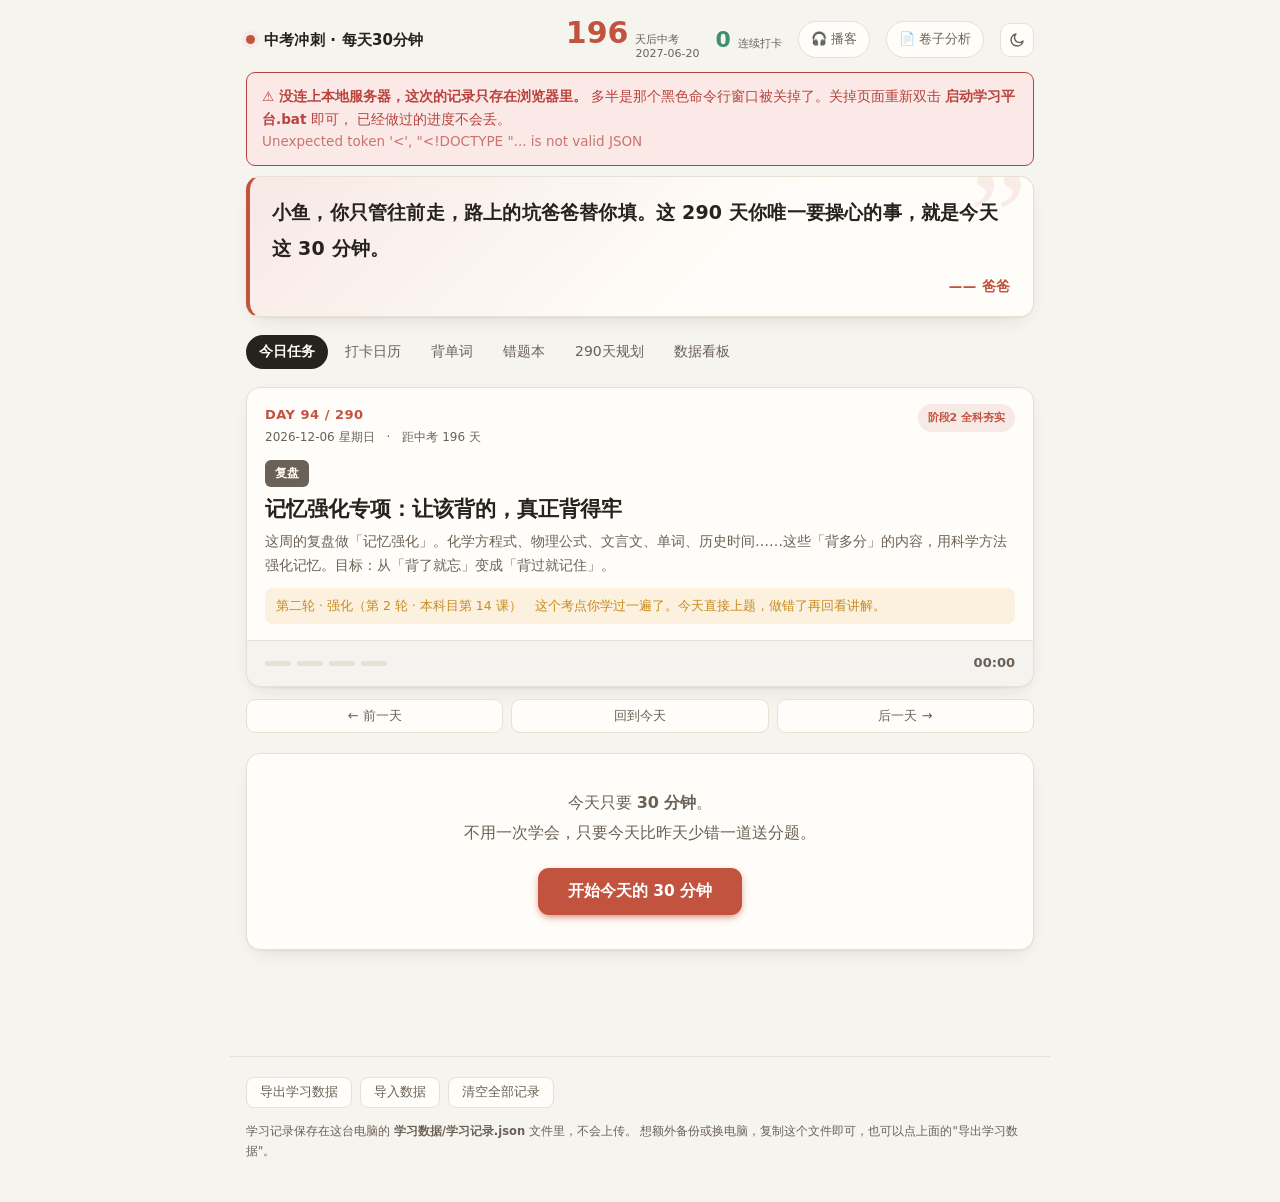
==== commit 5a1c77a5: "chore: upload middle school exam study plan Co-authored-by: Copilot App <223556219+Copilot@users.nor" ====
--- a/index.html
+++ b/index.html
@@ -30,6 +30,7 @@
     <div class="streak-num" id="streakNum">0</div>
     <div class="streak-label">连续打卡</div>
   </div>
+  <a class="exam-link" href="播客.html" title="每天17:00自动生成的15分钟复习播客，晚饭时候放着听">🎧 播客</a>
   <a class="exam-link" href="exam.html" title="每套卷子深度解析：深挖错因→举一反三→闭环→30分钟小卷验证">📄 卷子分析</a>
   <button class="theme-btn" id="themeBtn" aria-label="切换亮色/暗色" title="切换亮色/暗色">
     <svg viewBox="0 0 24 24" width="18" height="18" fill="none"
